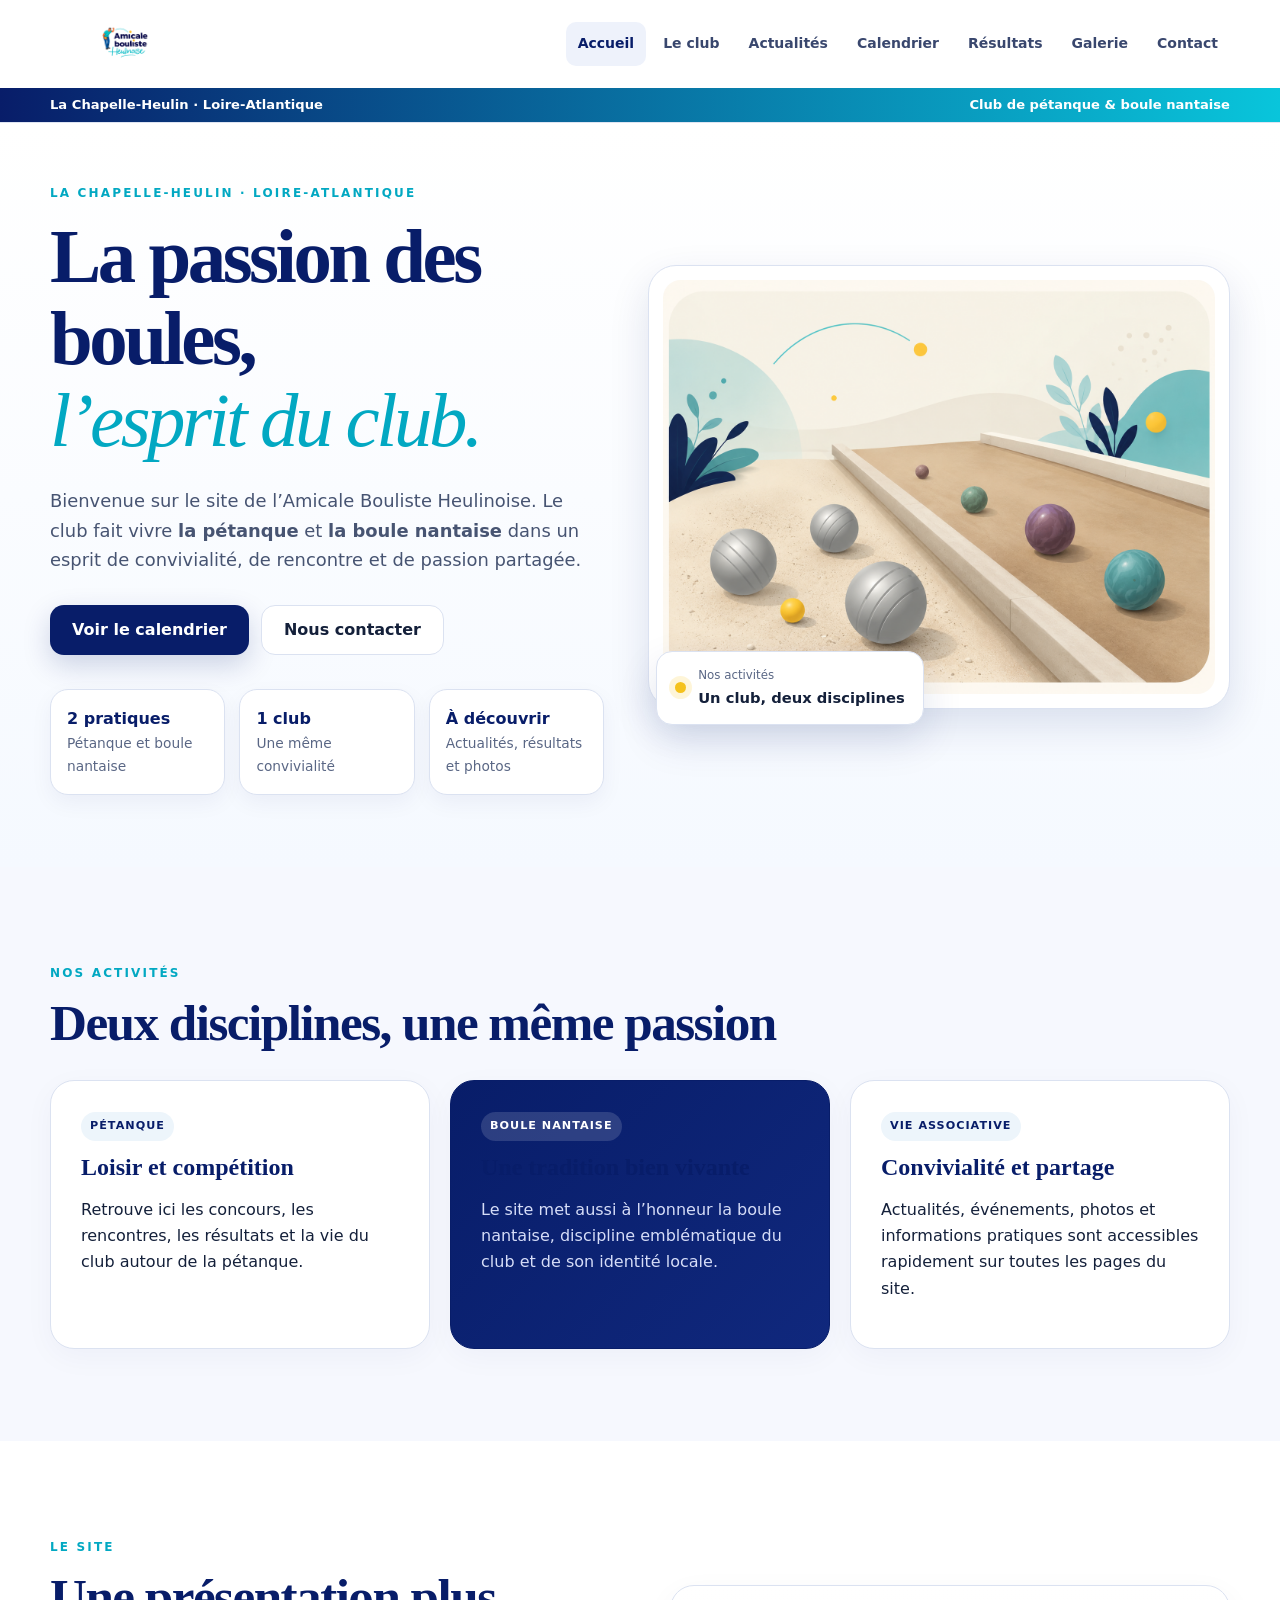
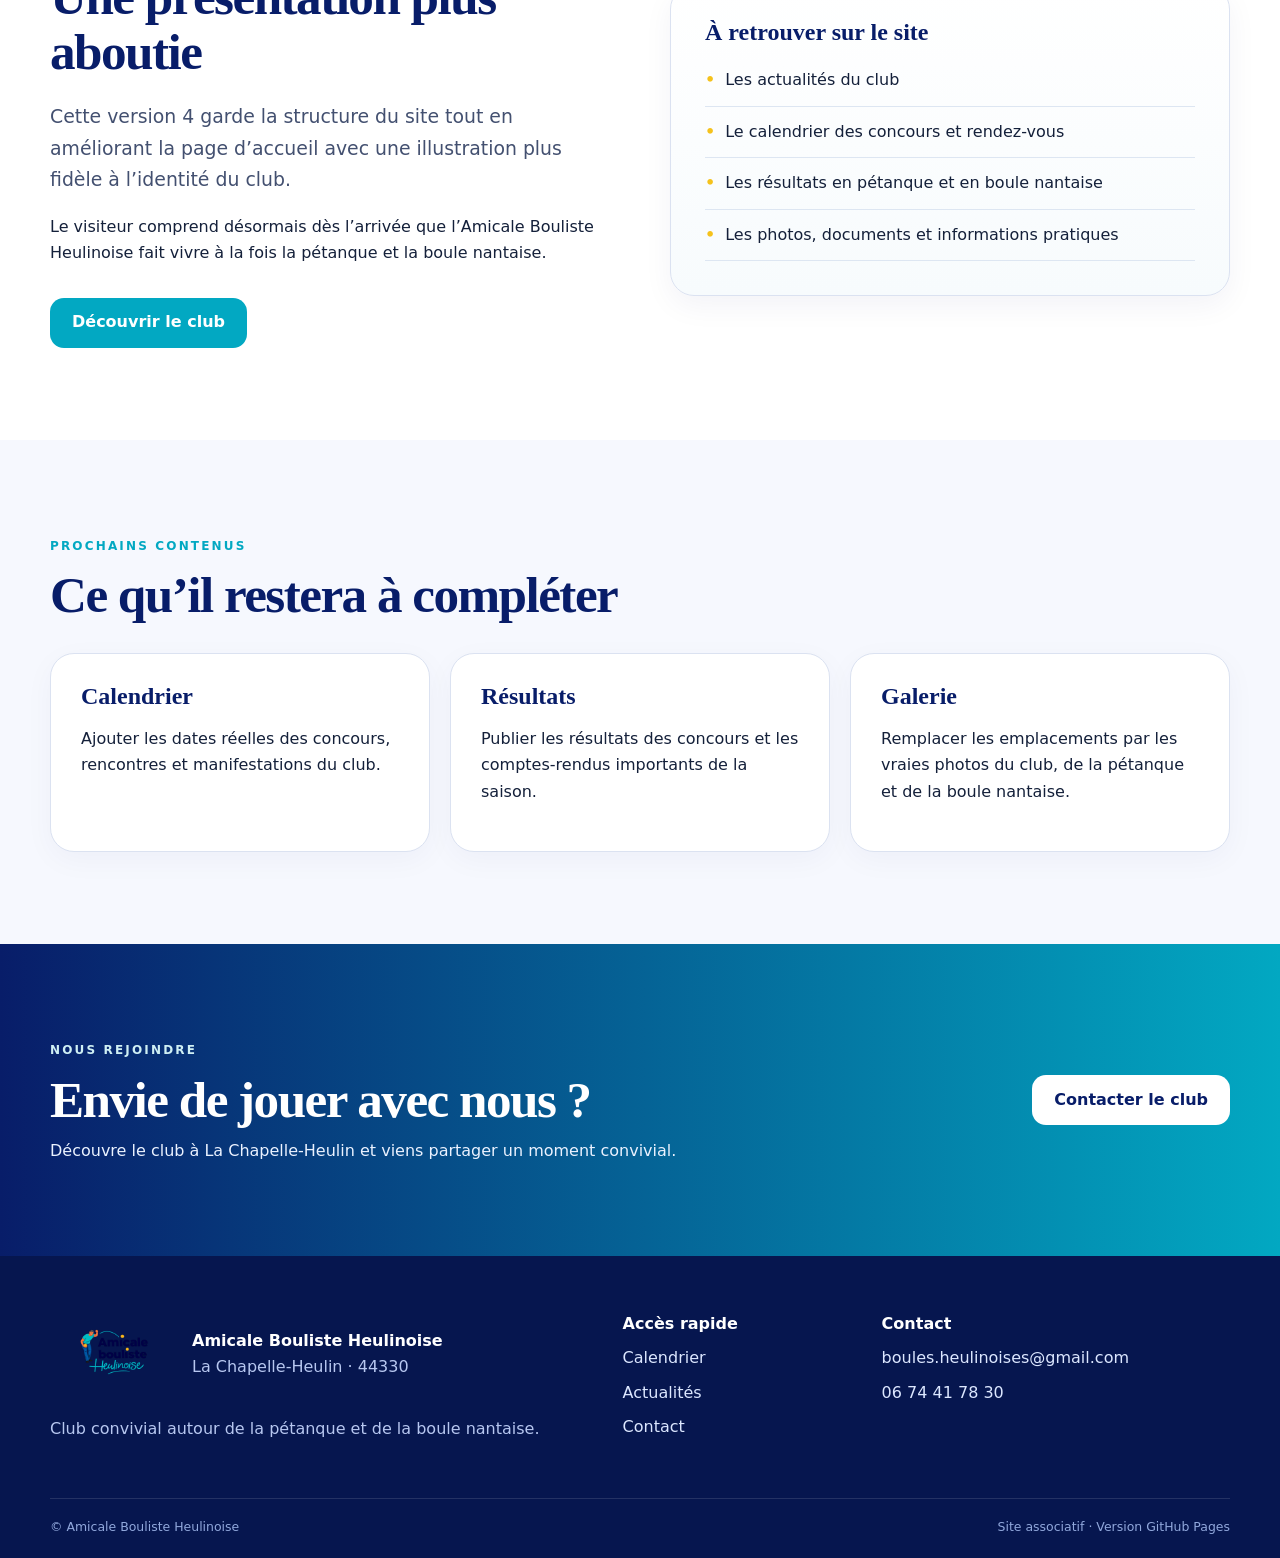
==== index.html @ 49b7fbb3 "Ajout du site en V4" ====
<!doctype html>
<html lang="fr">
<head>
  <meta charset="utf-8">
  <meta name="viewport" content="width=device-width, initial-scale=1">
  <meta name="theme-color" content="#081d69">
  <meta name="description" content="Site officiel de l'Amicale Bouliste Heulinoise à La Chapelle-Heulin. Club de pétanque et de boule nantaise.">
  <title>Accueil · Amicale Bouliste Heulinoise</title>
  <link rel="icon" href="assets/logo-club.png" type="image/png">
  <link rel="stylesheet" href="style.css">
</head>
<body>
  <a class="skip-link" href="#contenu">Aller au contenu</a>

  <header class="site-header">
    <div class="container nav-wrap">
      <a class="brand" href="index.html" aria-label="Retour à l'accueil">
        <img src="assets/logo-club.png" alt="Logo de l'Amicale Bouliste Heulinoise">
      </a>

      <button class="menu-toggle" type="button" aria-expanded="false" aria-controls="main-nav">
        <span class="sr-only">Ouvrir le menu</span>
        <span></span><span></span><span></span>
      </button>

      <nav id="main-nav" class="main-nav" aria-label="Navigation principale">
        <a href="index.html" class="active">Accueil</a>
<a href="club.html" class="">Le club</a>
<a href="actualites.html" class="">Actualités</a>
<a href="calendrier.html" class="">Calendrier</a>
<a href="resultats.html" class="">Résultats</a>
<a href="galerie.html" class="">Galerie</a>
<a href="contact.html" class="">Contact</a>
      </nav>
    </div>
    <div class="top-bar">
      <div class="container top-bar-inner">
        <span>La Chapelle-Heulin · Loire-Atlantique</span>
        <span>Club de pétanque & boule nantaise</span>
      </div>
    </div>
  </header>

  <main id="contenu">
    
<section class="hero hero-v4">
  <div class="container hero-grid">
    <div class="hero-copy">
      <span class="eyebrow">La Chapelle-Heulin · Loire-Atlantique</span>
      <h1>La passion des boules,<br><em>l’esprit du club.</em></h1>
      <p>Bienvenue sur le site de l’Amicale Bouliste Heulinoise. Le club fait vivre <strong>la pétanque</strong> et <strong>la boule nantaise</strong> dans un esprit de convivialité, de rencontre et de passion partagée.</p>
      <div class="hero-actions">
        <a class="btn btn-primary" href="calendrier.html">Voir le calendrier</a>
        <a class="btn btn-secondary" href="contact.html">Nous contacter</a>
      </div>
      <div class="hero-highlights">
        <div><strong>2 pratiques</strong><span>Pétanque et boule nantaise</span></div>
        <div><strong>1 club</strong><span>Une même convivialité</span></div>
        <div><strong>À découvrir</strong><span>Actualités, résultats et photos</span></div>
      </div>
    </div>

    <div class="hero-visual">
      <div class="hero-photo-card">
        <img src="assets/hero-mix.png" alt="Illustration du club mêlant pétanque et boule nantaise">
      </div>
      <div class="floating-card">
        <span class="dot"></span>
        <div><small>Nos activités</small><strong>Un club, deux disciplines</strong></div>
      </div>
    </div>
  </div>
</section>

<section class="section section-light">
  <div class="container">
    <div class="section-heading">
      <div>
        <span class="eyebrow">Nos activités</span>
        <h2>Deux disciplines, une même passion</h2>
      </div>
    </div>
    <div class="cards three">
      <article class="card">
        <span class="tag">Pétanque</span>
        <h3>Loisir et compétition</h3>
        <p>Retrouve ici les concours, les rencontres, les résultats et la vie du club autour de la pétanque.</p>
      </article>

      <article class="card featured">
        <span class="tag">Boule nantaise</span>
        <h3>Une tradition bien vivante</h3>
        <p>Le site met aussi à l’honneur la boule nantaise, discipline emblématique du club et de son identité locale.</p>
      </article>

      <article class="card">
        <span class="tag">Vie associative</span>
        <h3>Convivialité et partage</h3>
        <p>Actualités, événements, photos et informations pratiques sont accessibles rapidement sur toutes les pages du site.</p>
      </article>
    </div>
  </div>
</section>

<section class="section">
  <div class="container split">
    <div>
      <span class="eyebrow">Le site</span>
      <h2>Une présentation plus aboutie</h2>
      <p class="lead">Cette version 4 garde la structure du site tout en améliorant la page d’accueil avec une illustration plus fidèle à l’identité du club.</p>
      <p>Le visiteur comprend désormais dès l’arrivée que l’Amicale Bouliste Heulinoise fait vivre à la fois la pétanque et la boule nantaise.</p>
      <a class="btn btn-dark" href="club.html">Découvrir le club</a>
    </div>

    <div class="info-panel emphasis">
      <h3>À retrouver sur le site</h3>
      <ul class="clean-list">
        <li>Les actualités du club</li>
        <li>Le calendrier des concours et rendez-vous</li>
        <li>Les résultats en pétanque et en boule nantaise</li>
        <li>Les photos, documents et informations pratiques</li>
      </ul>
    </div>
  </div>
</section>

<section class="section section-light">
  <div class="container">
    <div class="section-heading">
      <div>
        <span class="eyebrow">Prochains contenus</span>
        <h2>Ce qu’il restera à compléter</h2>
      </div>
    </div>
    <div class="cards three">
      <article class="card">
        <h3>Calendrier</h3>
        <p>Ajouter les dates réelles des concours, rencontres et manifestations du club.</p>
      </article>
      <article class="card">
        <h3>Résultats</h3>
        <p>Publier les résultats des concours et les comptes-rendus importants de la saison.</p>
      </article>
      <article class="card">
        <h3>Galerie</h3>
        <p>Remplacer les emplacements par les vraies photos du club, de la pétanque et de la boule nantaise.</p>
      </article>
    </div>
  </div>
</section>

<section class="section cta-section">
  <div class="container cta">
    <div>
      <span class="eyebrow light">Nous rejoindre</span>
      <h2>Envie de jouer avec nous ?</h2>
      <p>Découvre le club à La Chapelle-Heulin et viens partager un moment convivial.</p>
    </div>
    <a class="btn btn-light" href="contact.html">Contacter le club</a>
  </div>
</section>

  </main>

  <footer class="site-footer">
    <div class="container footer-grid">
      <div>
        <div class="footer-brand">
          <img src="assets/logo-club.png" alt="Logo du club">
          <div><strong>Amicale Bouliste Heulinoise</strong><br><span>La Chapelle-Heulin · 44330</span></div>
        </div>
        <p class="muted">Club convivial autour de la pétanque et de la boule nantaise.</p>
      </div>
      <div>
        <strong>Accès rapide</strong>
        <a href="calendrier.html">Calendrier</a>
        <a href="actualites.html">Actualités</a>
        <a href="contact.html">Contact</a>
      </div>
      <div>
        <strong>Contact</strong>
        <a href="mailto:boules.heulinoises@gmail.com">boules.heulinoises@gmail.com</a>
        <a href="tel:+33674417830">06 74 41 78 30</a>
      </div>
    </div>
    <div class="container footer-bottom">
      <span>© <span id="year"></span> Amicale Bouliste Heulinoise</span>
      <span>Site associatif · Version GitHub Pages</span>
    </div>
  </footer>

  <script src="script.js"></script>
</body>
</html>
---- style.css ----
:root{
  --navy:#081d69;
  --navy-2:#10287d;
  --aqua:#09c5db;
  --aqua-2:#02a8c2;
  --gold:#f5c21c;
  --cream:#f7f8fc;
  --paper:#ffffff;
  --ink:#14203a;
  --muted:#5a6785;
  --line:#dbe2f1;
  --shadow:0 16px 40px rgba(8,29,105,.12);
  --radius:24px;
  --max:1180px;
}
*{box-sizing:border-box}
html{scroll-behavior:smooth}
body{margin:0;font-family:Inter,ui-sans-serif,system-ui,-apple-system,BlinkMacSystemFont,"Segoe UI",sans-serif;color:var(--ink);background:var(--paper);line-height:1.65}
a{color:inherit;text-decoration:none}
img{max-width:100%;display:block}
code{background:#eef2fb;border-radius:6px;padding:.15rem .4rem}
.container{width:min(calc(100% - 40px),var(--max));margin:auto}
.skip-link{position:fixed;top:12px;left:12px;z-index:200;background:#fff;padding:10px 14px;border-radius:8px;transform:translateY(-150%)}
.skip-link:focus{transform:none}
.sr-only{position:absolute;width:1px;height:1px;padding:0;margin:-1px;overflow:hidden;clip:rect(0,0,0,0);white-space:nowrap;border:0}

.site-header{position:sticky;top:0;z-index:100;background:rgba(255,255,255,.94);backdrop-filter:blur(14px);border-bottom:1px solid rgba(219,226,241,.9)}
.nav-wrap{min-height:88px;display:flex;align-items:center;justify-content:space-between;gap:24px}
.brand{display:flex;align-items:center;gap:14px;min-width:0}
.brand img{width:150px;height:auto;max-height:58px;object-fit:contain}
.brand-text{display:none}
.main-nav{display:flex;align-items:center;gap:5px}
.main-nav a{padding:10px 12px;border-radius:10px;font-size:14px;font-weight:700;color:#39476e}
.main-nav a:hover,.main-nav a.active{background:#eef2fb;color:var(--navy)}
.menu-toggle{display:none;border:0;background:none;padding:10px;cursor:pointer}
.menu-toggle span:not(.sr-only){display:block;width:25px;height:2px;background:var(--navy);margin:5px;border-radius:99px}
.top-bar{background:linear-gradient(90deg,var(--navy),var(--aqua));color:#fff}
.top-bar-inner{min-height:34px;display:flex;justify-content:space-between;align-items:center;gap:16px;font-size:.82rem;font-weight:700}

.hero{background:linear-gradient(180deg,#fff 0%,#f5f9ff 100%);overflow:hidden}
.hero-grid{min-height:680px;display:grid;grid-template-columns:1fr 1.05fr;align-items:center;gap:44px;padding-top:56px;padding-bottom:72px}
.eyebrow{display:inline-block;color:var(--aqua-2);font-size:12px;font-weight:900;text-transform:uppercase;letter-spacing:.18em;margin-bottom:12px}
.eyebrow.light{color:#cfeff4}
h1,h2,h3{font-family:Georgia,"Times New Roman",serif;line-height:1.07;margin-top:0}
h1{font-size:clamp(3rem,6vw,5.4rem);letter-spacing:-.045em;margin-bottom:24px;color:var(--navy)}
h1 em{color:var(--aqua-2);font-weight:normal}
h2{font-size:clamp(2rem,4vw,3.4rem);letter-spacing:-.03em;margin-bottom:22px;color:var(--navy)}
h3{font-size:1.5rem;margin-bottom:10px;color:var(--navy)}
.hero-copy>p{font-size:1.12rem;max-width:620px;color:#475472;margin-bottom:30px}
.hero-actions{display:flex;gap:12px;flex-wrap:wrap}
.btn{display:inline-flex;align-items:center;justify-content:center;min-height:50px;padding:0 22px;border-radius:14px;font-weight:800;transition:.2s ease}
.btn:hover{transform:translateY(-2px)}
.btn-primary{background:var(--navy);color:#fff;box-shadow:0 10px 28px rgba(8,29,105,.18)}
.btn-secondary{background:#fff;border:1px solid var(--line)}
.btn-dark{background:var(--aqua-2);color:#fff;margin-top:15px}
.btn-light{background:#fff;color:var(--navy)}
.btn.full{width:100%}
.hero-highlights{display:grid;grid-template-columns:repeat(3,1fr);gap:14px;margin-top:34px}
.hero-highlights div{background:#fff;border:1px solid var(--line);border-radius:18px;padding:16px 16px;box-shadow:0 8px 22px rgba(8,29,105,.05)}
.hero-highlights strong{display:block;color:var(--navy);font-size:1rem}
.hero-highlights span{display:block;color:var(--muted);font-size:.86rem}
.hero-visual{position:relative}
.hero-photo-card{background:#fff;padding:14px;border-radius:28px;box-shadow:var(--shadow);border:1px solid var(--line);transform:rotate(1deg)}
.hero-photo-card img{border-radius:18px;width:100%;height:auto}
.floating-card{position:absolute;left:8px;bottom:-16px;background:#fff;border-radius:16px;padding:14px 18px;display:flex;align-items:center;gap:12px;box-shadow:var(--shadow);border:1px solid var(--line);max-width:78%}
.floating-card .dot{width:11px;height:11px;border-radius:50%;background:var(--gold);box-shadow:0 0 0 6px rgba(245,194,28,.17)}
.floating-card small,.floating-card strong{display:block}
.floating-card small{color:var(--muted);font-size:.74rem}
.floating-card strong{font-size:.92rem}

.section{padding:92px 0}
.section-light{background:#f6f8fe}
.section-heading{display:flex;align-items:end;justify-content:space-between;gap:30px;margin-bottom:30px}
.section-heading h2{margin-bottom:0}
.text-link{font-weight:850;color:var(--navy)}
.cards{display:grid;gap:20px}
.cards.three{grid-template-columns:repeat(3,1fr)}
.cards.two{grid-template-columns:repeat(2,1fr)}
.card{background:#fff;border:1px solid var(--line);border-radius:var(--radius);padding:30px;box-shadow:0 8px 30px rgba(8,29,105,.04)}
.card.featured{background:linear-gradient(135deg,var(--navy),var(--navy-2));color:#fff;border-color:var(--navy)}
.card.featured p{color:#d6ddf8}
.tag{display:inline-block;background:#edf5fb;color:var(--navy);padding:5px 9px;border-radius:999px;font-size:.7rem;font-weight:900;text-transform:uppercase;letter-spacing:.09em;margin-bottom:14px}
.featured .tag{background:rgba(255,255,255,.14);color:#fff}
.split{display:grid;grid-template-columns:1fr 1fr;gap:60px;align-items:center}
.lead{font-size:1.18rem;color:#435070}
.info-panel,.contact-panel{background:#fff;border-radius:var(--radius);padding:34px;border:1px solid var(--line);box-shadow:0 10px 30px rgba(8,29,105,.05)}
.info-panel.emphasis{background:linear-gradient(180deg,#ffffff 0%,#f7fbfd 100%)}
.clean-list{list-style:none;padding:0;margin:0}
.clean-list li{padding:12px 0;border-bottom:1px solid #dde6f2}
.clean-list li:before{content:"•";color:var(--gold);font-weight:bold;margin-right:10px}
.cta-section{background:linear-gradient(90deg,var(--navy),var(--aqua-2));color:#fff}
.cta{display:flex;align-items:center;justify-content:space-between;gap:30px}
.cta h2{margin:0 0 10px 0;color:#fff}
.cta p{margin:0;color:#ebf2ff}

.page-hero{background:linear-gradient(135deg,var(--navy),var(--aqua-2));color:#fff;padding:84px 0 74px}
.page-hero h1{font-size:clamp(3.2rem,7vw,5.3rem);margin-bottom:16px;color:#fff}
.page-hero p{color:#e6f5fa;max-width:720px;font-size:1.08rem}
.page-hero .eyebrow{color:#ffe690}
.notice{background:#eef8fb;border:1px solid #d7edf1;color:#244762;border-radius:14px;padding:16px 18px;margin-bottom:28px}
.news-list,.event-list{display:grid;gap:18px}
.news-item{display:grid;grid-template-columns:90px 1fr;gap:26px;padding:28px;border:1px solid var(--line);border-radius:var(--radius);background:#fff}
.news-item h2{font-size:2rem;margin-bottom:10px}
.date-box{width:80px;height:88px;border-radius:16px;background:var(--navy);color:#fff;display:flex;flex-direction:column;align-items:center;justify-content:center}
.date-box strong{font-family:Georgia,serif;font-size:2rem;line-height:1}
.date-box span{font-size:.7rem;letter-spacing:.12em;margin-top:5px}
.muted-box{background:#edf2fb;color:#5f6c86}
.event{display:grid;grid-template-columns:90px 1fr auto;align-items:center;gap:24px;border:1px solid var(--line);border-radius:18px;padding:20px;background:#fff}
.event-date{width:76px;height:78px;border-radius:14px;background:#f5f9ff;display:flex;flex-direction:column;justify-content:center;align-items:center}
.event-date span{font-size:.7rem;font-weight:850;color:var(--aqua-2)}
.event-date strong{font-family:Georgia,serif;font-size:1.8rem;line-height:1;color:var(--navy)}
.event-body h2{font-size:1.55rem;margin-bottom:5px}
.event-body p{margin:0;color:var(--muted)}
.event-status{font-size:.8rem;font-weight:800;color:var(--muted);background:#f5f7fc;padding:8px 11px;border-radius:999px}
.results-grid{display:grid;grid-template-columns:1fr 1fr;gap:22px}
.result-card{border:1px solid var(--line);border-radius:var(--radius);padding:30px;background:#fff}
.result-card h2{font-size:2rem}
.podium{display:grid;gap:10px;margin-top:26px}
.podium>div{display:grid;grid-template-columns:45px 1fr auto;align-items:center;gap:10px;background:#f6f8fe;padding:13px;border-radius:12px}
.podium span{font-family:Georgia,serif;font-size:1.4rem;color:var(--aqua-2)}
.podium small{color:var(--muted)}
.gallery-grid{display:grid;grid-template-columns:repeat(3,1fr);grid-auto-rows:210px;gap:16px}
.photo-placeholder{border-radius:20px;background:linear-gradient(145deg,#eef7fb,#f7f8fc);display:flex;flex-direction:column;align-items:center;justify-content:center;border:1px dashed #a6cfe0;color:var(--navy)}
.photo-placeholder span{font-family:Georgia,serif;font-size:3rem;opacity:.28}
.photo-placeholder small{color:var(--muted)}
.photo-placeholder.tall{grid-row:span 2}
.photo-placeholder.wide{grid-column:span 2}
.contact-grid{display:grid;grid-template-columns:1fr .85fr;gap:55px;align-items:start}
.contact-cards{display:grid;gap:12px;margin-top:25px}
.contact-card{display:flex;align-items:center;gap:15px;padding:18px;border:1px solid var(--line);border-radius:14px;background:#fff}
.contact-card>span{width:42px;height:42px;border-radius:10px;background:#eef8fb;display:grid;place-items:center;font-weight:900;color:var(--navy)}
.contact-card small,.contact-card strong{display:block}
.contact-card small{color:var(--muted);font-size:.75rem}
.small{font-size:.85rem}
.muted{color:var(--muted)}

.site-footer{background:#06164f;color:#fff;padding:55px 0 20px}
.footer-grid{display:grid;grid-template-columns:1.5fr .6fr 1fr;gap:50px}
.footer-brand{display:flex;align-items:center;gap:12px;margin-bottom:18px}
.footer-brand img{width:130px;height:auto;object-fit:contain}
.footer-brand span,.site-footer .muted{color:#b7c7f0}
.footer-grid>div{display:flex;flex-direction:column;gap:8px}
.footer-grid>div:first-child{display:block}
.footer-grid a{color:#dce7ff}
.footer-grid a:hover{color:#ffe690}
.footer-bottom{border-top:1px solid rgba(255,255,255,.12);margin-top:40px;padding-top:18px;display:flex;justify-content:space-between;gap:20px;color:#91a8dc;font-size:.78rem}

@media (max-width:980px){
  .menu-toggle{display:block}
  .main-nav{position:absolute;top:88px;left:0;right:0;background:#fff;border-bottom:1px solid var(--line);padding:12px 20px 20px;display:none;flex-direction:column;align-items:stretch}
  .main-nav.open{display:flex}
  .main-nav a{padding:12px}
  .hero-grid,.split,.contact-grid,.results-grid,.cards.two{grid-template-columns:1fr}
  .cards.three{grid-template-columns:1fr 1fr}
  .hero-grid{padding-top:46px}
  .hero-visual{max-width:650px;margin:auto}
  .footer-grid{grid-template-columns:1fr 1fr}
  .footer-grid>div:first-child{grid-column:1/-1}
}
@media (max-width:740px){
  .container{width:min(calc(100% - 28px),var(--max))}
  .nav-wrap{min-height:80px}
  .main-nav{top:80px}
  .brand img{width:122px;max-height:48px}
  .top-bar-inner{flex-direction:column;justify-content:center;padding:8px 0;font-size:.76rem;text-align:center}
  .hero-grid{grid-template-columns:1fr;gap:28px;padding-top:36px;padding-bottom:52px;min-height:unset}
  h1{font-size:3.5rem}
  h2{font-size:2.35rem}
  .hero-actions .btn{width:100%}
  .hero-highlights{grid-template-columns:1fr}
  .floating-card{position:relative;left:auto;bottom:auto;margin-top:14px;max-width:none}
  .section{padding:64px 0}
  .section-heading{align-items:start;flex-direction:column}
  .cards.three,.gallery-grid{grid-template-columns:1fr}
  .photo-placeholder.tall,.photo-placeholder.wide{grid-row:auto;grid-column:auto}
  .news-item{grid-template-columns:1fr}
  .event{grid-template-columns:68px 1fr}
  .event-date{width:64px;height:68px}
  .event-status{grid-column:2}
  .podium>div{grid-template-columns:36px 1fr}
  .podium small{grid-column:2}
  .footer-grid{grid-template-columns:1fr}
  .footer-grid>div:first-child{grid-column:auto}
  .footer-bottom{flex-direction:column}
}

.photo-label{
  position:absolute;
  top:24px;
  left:24px;
  background:rgba(8,29,105,.92);
  color:#fff;
  padding:8px 12px;
  border-radius:999px;
  font-size:.8rem;
  font-weight:800;
  letter-spacing:.04em;
  box-shadow:0 8px 20px rgba(8,29,105,.18);
}
.hero-photo-card{position:relative}


.hero-v4 .hero-photo-card{transform:none}
.hero-v4 .hero-photo-card img{aspect-ratio: 4 / 3; object-fit: cover}
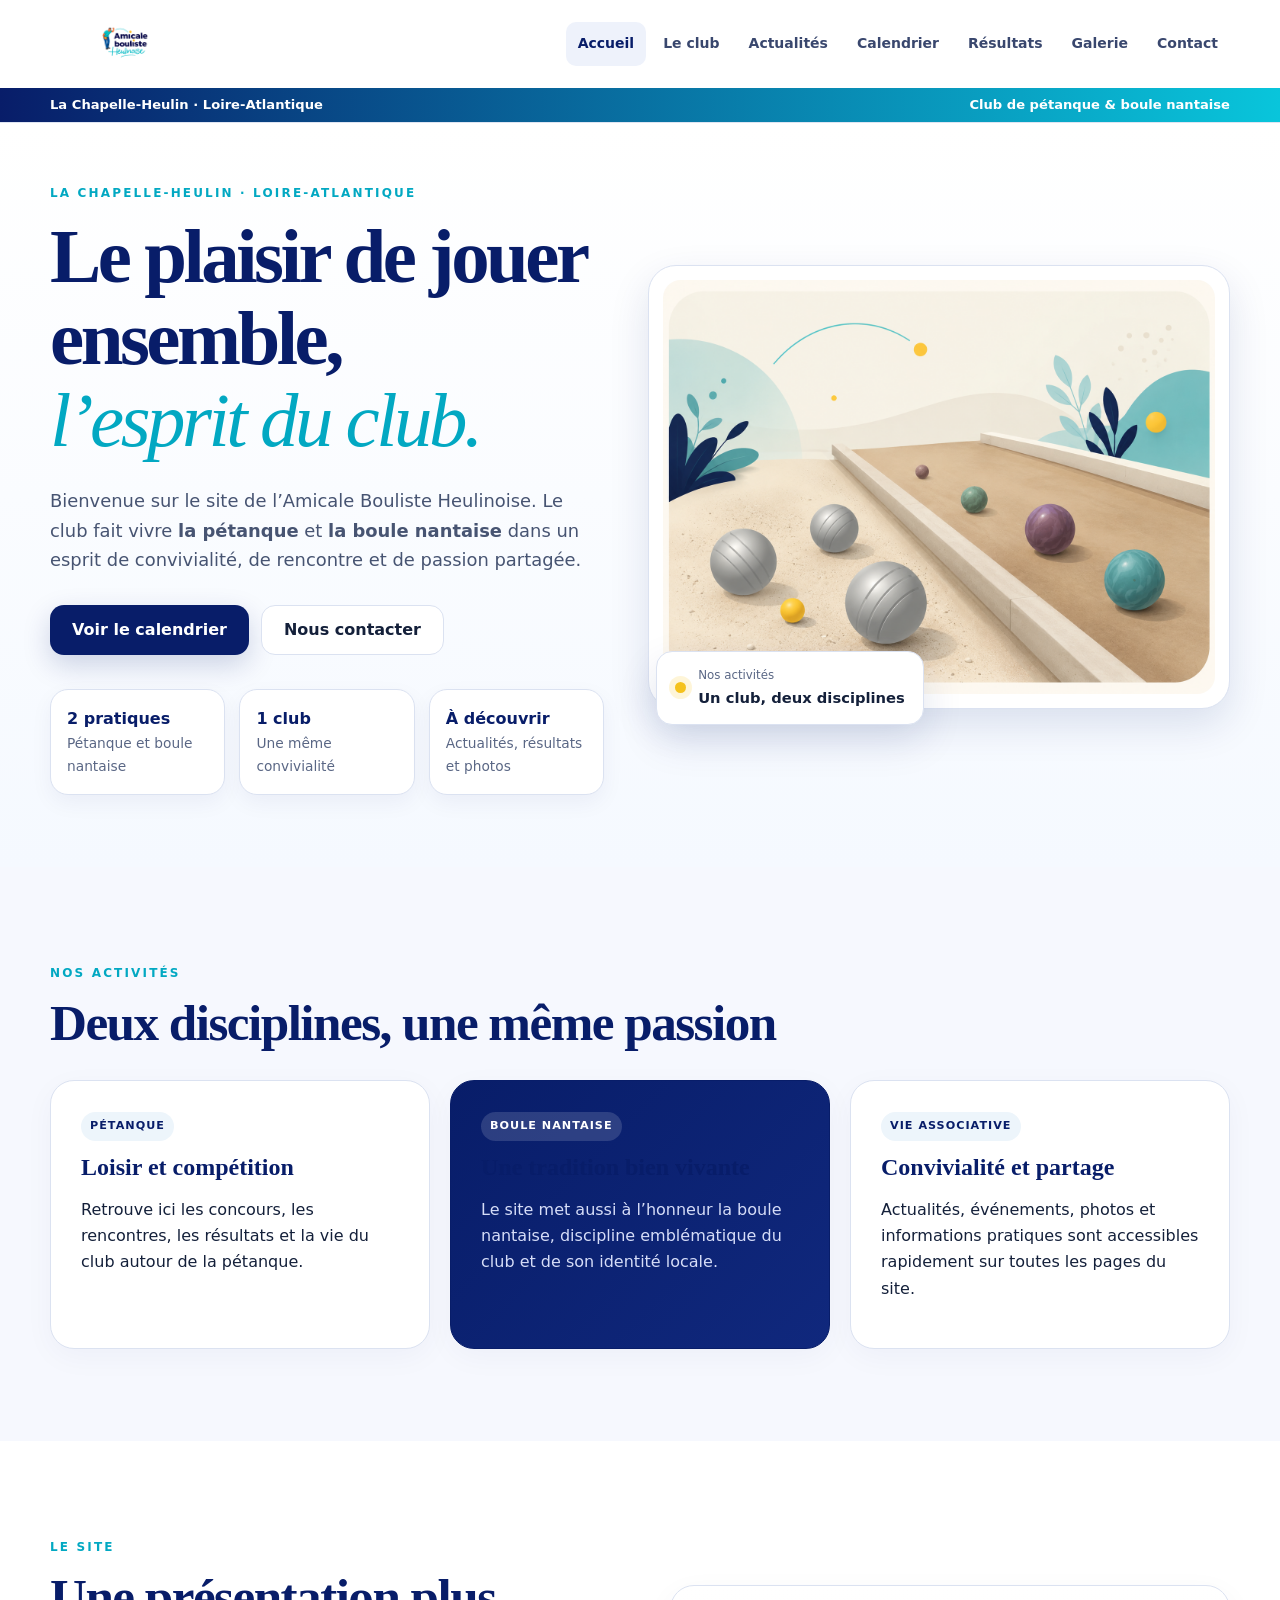
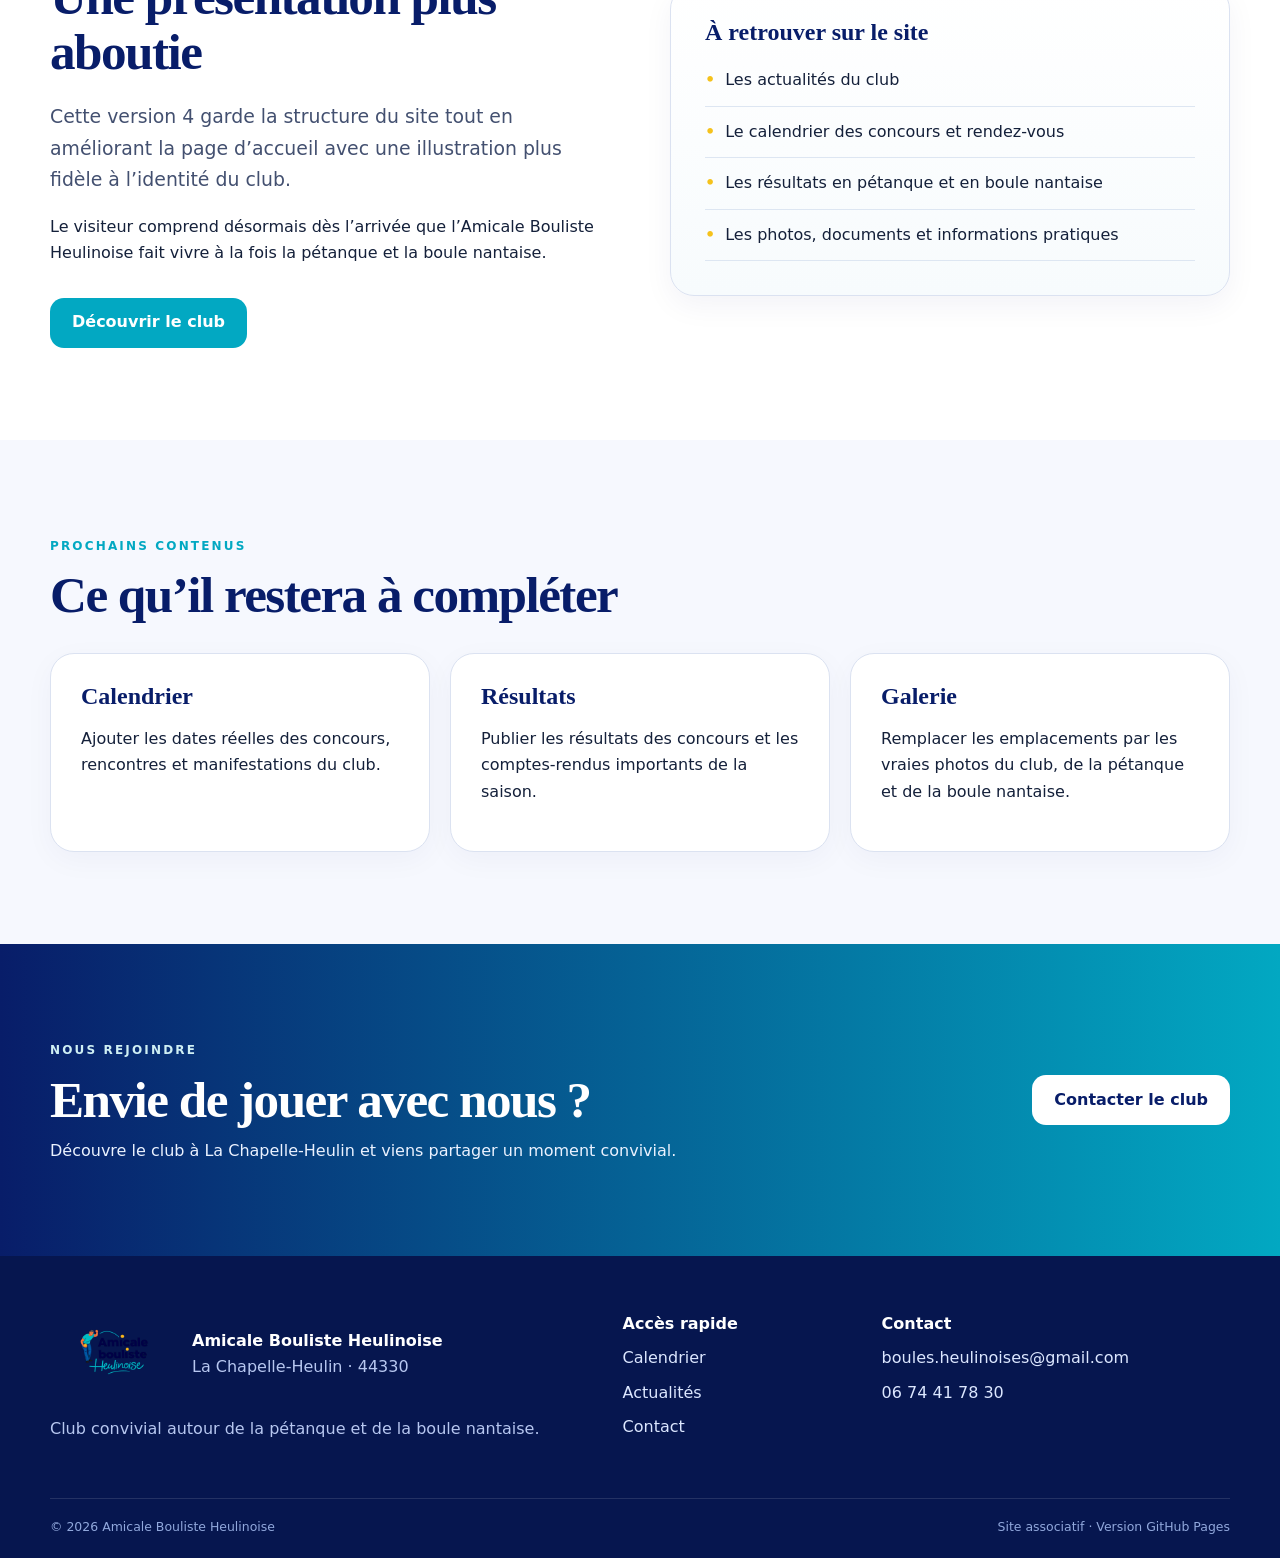
==== commit f96e3648: "Update index.html" ====
--- a/index.html
+++ b/index.html
@@ -47,7 +47,7 @@
   <div class="container hero-grid">
     <div class="hero-copy">
       <span class="eyebrow">La Chapelle-Heulin · Loire-Atlantique</span>
-      <h1>La passion des boules,<br><em>l’esprit du club.</em></h1>
+      <h1>Le plaisir de jouer ensemble,<br><em>l’esprit du club.</em></h1>
       <p>Bienvenue sur le site de l’Amicale Bouliste Heulinoise. Le club fait vivre <strong>la pétanque</strong> et <strong>la boule nantaise</strong> dans un esprit de convivialité, de rencontre et de passion partagée.</p>
       <div class="hero-actions">
         <a class="btn btn-primary" href="calendrier.html">Voir le calendrier</a>
--- a/style.css
+++ b/style.css
@@ -202,3 +202,29 @@
 
 .hero-v4 .hero-photo-card{transform:none}
 .hero-v4 .hero-photo-card img{aspect-ratio: 4 / 3; object-fit: cover}
+
+.photo-placeholder {
+  overflow: hidden;
+}
+
+.photo-placeholder img {
+  width: 100%;
+  height: 100%;
+  object-fit: contain;
+  display: block;
+}
+
+.photo-placeholder.photo-filled {
+  padding: 0;
+  border: none;
+  background: none;
+  overflow: hidden;
+}
+
+.photo-placeholder.photo-filled img {
+  width: 100%;
+  height: 100%;
+  object-fit: cover;
+  display: block;
+  border-radius: 20px;
+}
